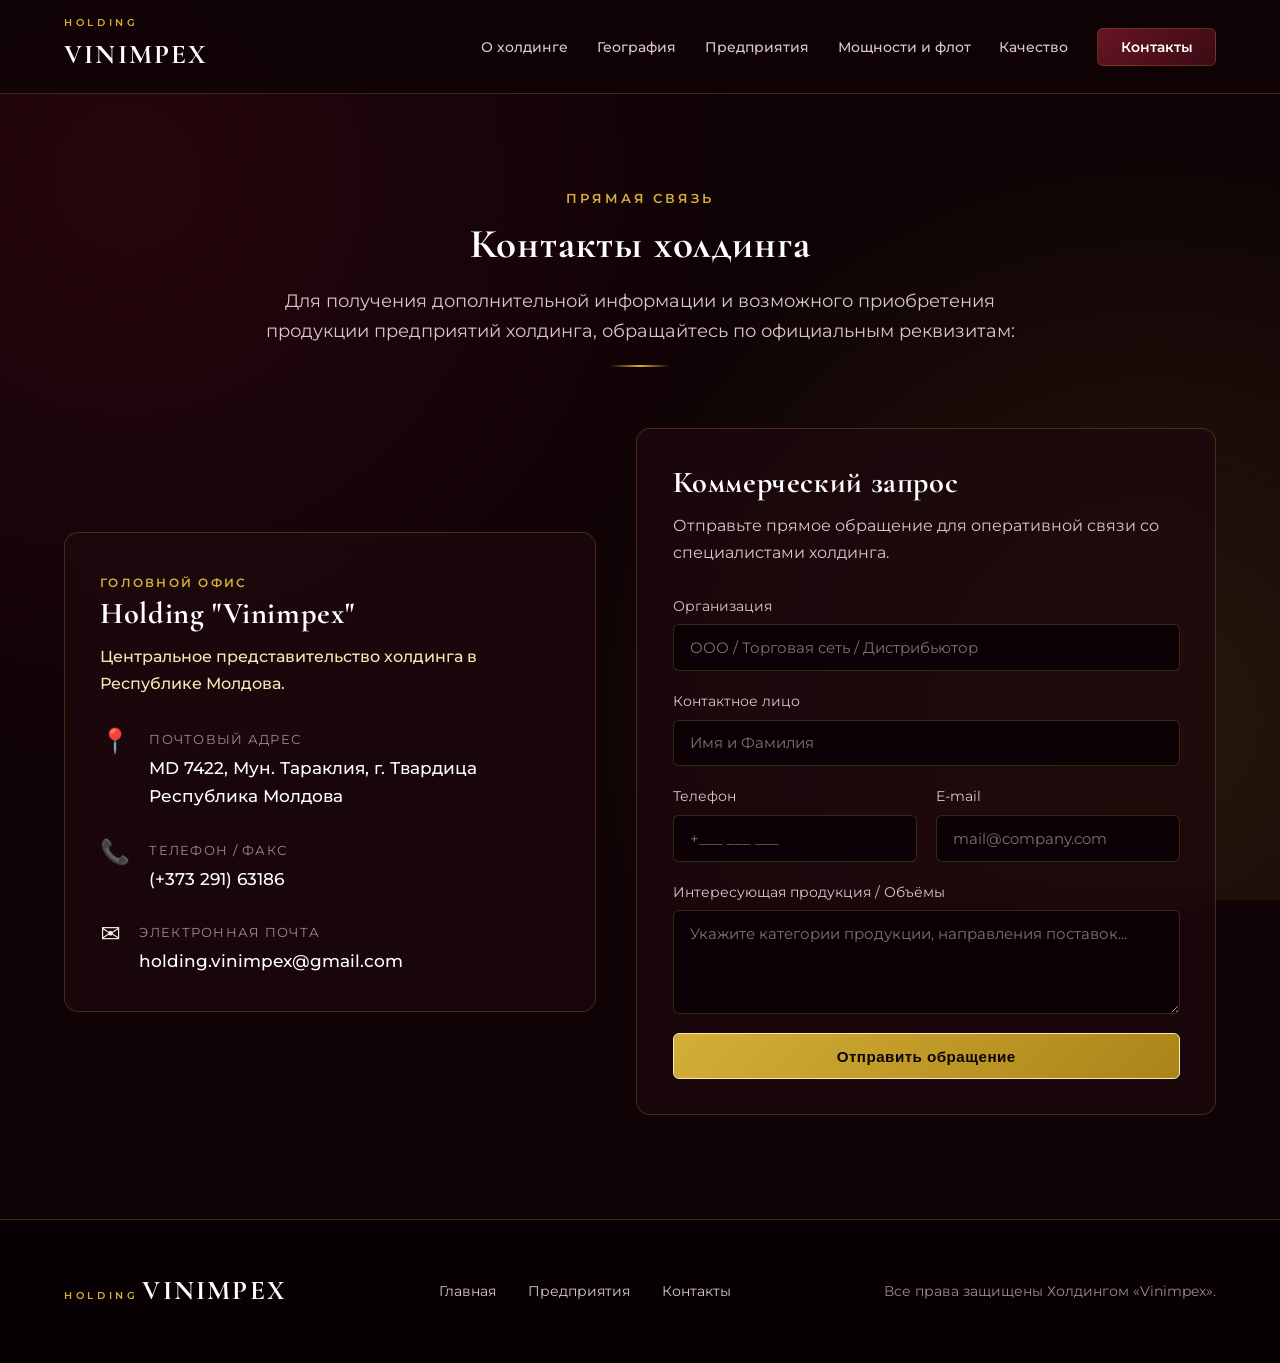
==== contacts.html @ 8bad3ac1 "init" ====
<!DOCTYPE html>
<html lang="ru">
<head>
  <meta charset="UTF-8">
  <meta name="viewport" content="width=device-width, initial-scale=1.0">
  <title>Контакты | Холдинг Vinimpex</title>
  <meta name="description" content="Контактная информация холдинга Vinimpex. Адрес головного представительства в г. Твардица, телефон, факс и электронная почта.">

  <!-- Fonts -->
  <link rel="preconnect" href="https://fonts.googleapis.com">
  <link rel="preconnect" href="https://fonts.gstatic.com" crossorigin>
  <link href="https://fonts.googleapis.com/css2?family=Cormorant+Garamond:wght@600;700&family=Montserrat:wght@300;400;500;600;700&display=swap" rel="stylesheet">

  <link rel="stylesheet" href="style.css">
</head>
<body class="page-contacts">

  <div class="ambient-glow" aria-hidden="true"></div>

  <!-- Header -->
  <header class="site-header" id="site-header">
    <div class="container header-container">
      <a href="index.html" class="brand-logo" aria-label="Vinimpex Главная">
        <span class="logo-small">HOLDING</span>
        <span class="logo-main">VINIMPEX</span>
      </a>

      <button class="nav-toggle" id="nav-toggle" aria-label="Открыть меню">
        <span></span>
        <span></span>
        <span></span>
      </button>

      <nav class="nav-menu" id="nav-menu">
        <ul class="nav-list">
          <li><a href="index.html#about" class="nav-link">О холдинге</a></li>
          <li><a href="index.html#geography" class="nav-link">География</a></li>
          <li><a href="index.html#structure" class="nav-link">Предприятия</a></li>
          <li><a href="index.html#reserves" class="nav-link">Мощности и флот</a></li>
          <li><a href="index.html#standards" class="nav-link">Качество</a></li>
          <li><a href="contacts.html" class="nav-link nav-btn active">Контакты</a></li>
        </ul>
      </nav>
    </div>
  </header>

  <main class="contacts-main">
    <section class="section section-contacts-hero">
      <div class="container">
        <div class="section-header reveal">
          <span class="section-tag">Прямая связь</span>
          <h1 class="section-title">Контакты холдинга</h1>
          <p class="section-lead">Для получения дополнительной информации и возможного приобретения продукции предприятий холдинга, обращайтесь по официальным реквизитам:</p>
          <div class="title-divider"></div>
        </div>

        <div class="grid-2-col contacts-grid">
          <!-- Requisites Card -->
          <div class="contact-card glass-card reveal">
            <span class="company-country">Головной офис</span>
            <h3>Holding "Vinimpex"</h3>
            <p class="contact-desc">Центральное представительство холдинга в Республике Молдова.</p>

            <div class="contact-items-list">
              <div class="contact-item">
                <div class="contact-icon">📍</div>
                <div>
                  <span class="contact-label">Почтовый адрес</span>
                  <p class="contact-value">MD 7422, Мун. Тараклия, г. Твардица<br>Республика Молдова</p>
                </div>
              </div>

              <div class="contact-item">
                <div class="contact-icon">📞</div>
                <div>
                  <span class="contact-label">Телефон / Факс</span>
                  <a href="tel:+37329163186" class="contact-link">(+373 291) 63186</a>
                </div>
              </div>

              <div class="contact-item">
                <div class="contact-icon">✉️</div>
                <div>
                  <span class="contact-label">Электронная почта</span>
                  <a href="mailto:holding.vinimpex@gmail.com" class="contact-link">holding.vinimpex@gmail.com</a>
                </div>
              </div>
            </div>
          </div>

          <!-- Contact Form -->
          <div class="contact-form-card glass-card reveal">
            <h3>Коммерческий запрос</h3>
            <p>Отправьте прямое обращение для оперативной связи со специалистами холдинга.</p>

            <form class="contact-form" onsubmit="event.preventDefault(); alert('Спасибо! Ваше обращение принято.');">
              <div class="form-group">
                <label for="company">Организация</label>
                <input type="text" id="company" name="company" placeholder="ООО / Торговая сеть / Дистрибьютор" required>
              </div>

              <div class="form-group">
                <label for="name">Контактное лицо</label>
                <input type="text" id="name" name="name" placeholder="Имя и Фамилия" required>
              </div>

              <div class="form-row">
                <div class="form-group">
                  <label for="phone">Телефон</label>
                  <input type="tel" id="phone" name="phone" placeholder="+___ ___ ___" required>
                </div>
                <div class="form-group">
                  <label for="email">E-mail</label>
                  <input type="email" id="email" name="email" placeholder="mail@company.com" required>
                </div>
              </div>

              <div class="form-group">
                <label for="message">Интересующая продукция / Объёмы</label>
                <textarea id="message" name="message" rows="4" placeholder="Укажите категории продукции, направления поставок..." required></textarea>
              </div>

              <button type="submit" class="btn btn-primary btn-block">Отправить обращение</button>
            </form>
          </div>
        </div>
      </div>
    </section>
  </main>

  <footer class="site-footer">
    <div class="container footer-container">
      <div class="footer-brand">
        <span class="logo-small">HOLDING</span>
        <span class="logo-main">VINIMPEX</span>
      </div>
      <div class="footer-nav">
        <a href="index.html">Главная</a>
        <a href="index.html#structure">Предприятия</a>
        <a href="contacts.html">Контакты</a>
      </div>
      <div class="footer-copy">
        <p>Все права защищены Холдингом «Vinimpex».</p>
      </div>
    </div>
  </footer>

  <!-- Persistent SVG Back to Top Button -->
  <button id="back-to-top" class="back-to-top" type="button" aria-label="Наверх">
    <svg width="20" height="20" viewBox="0 0 24 24" fill="none" stroke="currentColor" stroke-width="2.5" stroke-linecap="round" stroke-linejoin="round">
      <path d="M18 15l-6-6-6 6"/>
    </svg>
  </button>

  <script src="script.js"></script>
</body>
</html>
---- style.css ----
/* ==========================================================================
   HOLDING VINIMPEX - UNIFIED LUXURY CORPORATE STYLESHEET
   ========================================================================== */

:root {
  /* Wine & Gold Palette */
  --bg-dark: #0f0306;
  --bg-surface: #19060b;
  --bg-card: rgba(30, 8, 14, 0.75);
  --bg-card-hover: rgba(48, 12, 22, 0.92);
  
  --wine-dark: #3a0b14;
  --wine-mid: #681424;
  --wine-bright: #9e1f37;
  
  --gold-primary: #d4af37;
  --gold-light: #f7e8b6;
  --gold-dark: #aa8418;
  
  /* High-contrast readable typography */
  --text-pure: #ffffff;
  --text-main: #f5ede8;
  --text-muted: #d8c7cb;
  --text-dim: #9e898f;
  
  --border-subtle: rgba(212, 175, 55, 0.22);
  --border-glow: rgba(212, 175, 55, 0.55);
  
  --font-serif: 'Cormorant Garamond', Georgia, serif;
  --font-sans: 'Montserrat', system-ui, -apple-system, sans-serif;
  
  --transition: all 0.35s cubic-bezier(0.16, 1, 0.3, 1);
  --container-max: 1180px;
}

/* Base Resets */
*, *::before, *::after {
  box-sizing: border-box;
  margin: 0;
  padding: 0;
}

html {
  scroll-behavior: smooth;
  font-size: 16px;
}

body {
  background-color: var(--bg-dark);
  color: var(--text-main);
  font-family: var(--font-sans);
  line-height: 1.7;
  overflow-x: hidden;
  position: relative;
  -webkit-font-smoothing: antialiased;
}

/* Ambient Subtle Background */
.ambient-glow {
  position: fixed;
  top: 0;
  left: 0;
  width: 100vw;
  height: 100vh;
  pointer-events: none;
  z-index: 0;
  background: 
    radial-gradient(circle at 10% 20%, rgba(110, 20, 38, 0.25) 0%, transparent 45%),
    radial-gradient(circle at 90% 80%, rgba(212, 175, 55, 0.12) 0%, transparent 45%);
}

/* Typography High-Contrast */
h1, h2, h3, h4 {
  font-family: var(--font-serif);
  color: var(--text-pure);
  font-weight: 700;
  line-height: 1.25;
  letter-spacing: 0.02em;
}

p {
  color: var(--text-muted);
  font-size: 1rem;
}

strong {
  color: var(--text-pure);
  font-weight: 600;
}

a {
  color: inherit;
  text-decoration: none;
  transition: var(--transition);
}

.text-gold {
  color: var(--gold-light);
}

.container {
  width: 90%;
  max-width: var(--container-max);
  margin: 0 auto;
  position: relative;
  z-index: 2;
}

/* ==========================================================================
   Header & Navigation
   ========================================================================== */
.site-header {
  position: fixed;
  top: 0;
  left: 0;
  width: 100%;
  background: rgba(15, 3, 6, 0.94);
  backdrop-filter: blur(14px);
  -webkit-backdrop-filter: blur(14px);
  border-bottom: 1px solid var(--border-subtle);
  z-index: 1000;
  transition: var(--transition);
}

.site-header.scrolled {
  padding: 0.35rem 0;
  background: rgba(15, 3, 6, 0.98);
  box-shadow: 0 4px 20px rgba(0, 0, 0, 0.6);
}

.header-container {
  display: flex;
  justify-content: space-between;
  align-items: center;
  padding: 0.9rem 0;
}

.brand-logo {
  display: flex;
  flex-direction: column;
}

.logo-small {
  font-family: var(--font-sans);
  font-size: 0.65rem;
  letter-spacing: 0.35em;
  color: var(--gold-primary);
  font-weight: 600;
}

.logo-main {
  font-family: var(--font-serif);
  font-size: 1.7rem;
  font-weight: 700;
  letter-spacing: 0.08em;
  color: var(--text-pure);
}

.nav-list {
  display: flex;
  list-style: none;
  gap: 1.8rem;
  align-items: center;
}

.nav-link {
  font-size: 0.9rem;
  font-weight: 500;
  color: var(--text-muted);
  position: relative;
  padding: 0.3rem 0;
}

.nav-link:hover, .nav-link.active {
  color: var(--gold-light);
}

.nav-link:not(.nav-btn)::after {
  content: '';
  position: absolute;
  bottom: 0;
  left: 50%;
  width: 0;
  height: 2px;
  background: var(--gold-primary);
  transition: var(--transition);
  transform: translateX(-50%);
}

.nav-link:hover::after, .nav-link.active::after {
  width: 100%;
}

.nav-btn {
  background: linear-gradient(135deg, var(--wine-mid), var(--wine-dark));
  color: #ffffff !important;
  padding: 0.55rem 1.4rem !important;
  border-radius: 6px;
  border: 1px solid var(--border-subtle);
  font-weight: 600;
}

.nav-btn:hover {
  background: linear-gradient(135deg, var(--wine-bright), var(--wine-mid));
  border-color: var(--gold-primary);
  box-shadow: 0 4px 15px rgba(158, 31, 55, 0.45);
}

.nav-toggle {
  display: none;
  background: none;
  border: none;
  cursor: pointer;
  flex-direction: column;
  gap: 5px;
}

.nav-toggle span {
  display: block;
  width: 26px;
  height: 2px;
  background: var(--gold-primary);
  transition: var(--transition);
}

/* ==========================================================================
   Hero Section (Pure CSS Graphics)
   ========================================================================== */
.hero-section {
  position: relative;
  min-height: 94vh;
  display: flex;
  align-items: center;
  justify-content: center;
  padding: 8rem 0 5rem;
  overflow: hidden;
  background:
    radial-gradient(circle at 20% 30%, rgba(212, 175, 55, 0.12) 0%, transparent 50%),
    radial-gradient(circle at 80% 70%, rgba(158, 31, 55, 0.22) 0%, transparent 55%),
    linear-gradient(135deg, #0f0306 0%, #1e060d 35%, #2c0913 70%, #460f1e 100%);
}

.hero-section::before {
  content: "";
  position: absolute;
  inset: 0;
  background-image:
    linear-gradient(to right, rgba(212, 175, 55, 0.05) 1px, transparent 1px),
    linear-gradient(to bottom, rgba(212, 175, 55, 0.05) 1px, transparent 1px);
  background-size: 55px 55px;
  mask-image: radial-gradient(circle at center, black 35%, transparent 85%);
  -webkit-mask-image: radial-gradient(circle at center, black 35%, transparent 85%);
  pointer-events: none;
  z-index: 1;
}

.hero-inner {
  display: grid;
  grid-template-columns: 1.15fr 0.85fr;
  gap: 4rem;
  align-items: center;
  position: relative;
  z-index: 2;
}

.sub-badge {
  display: inline-block;
  padding: 0.4rem 1rem;
  background: rgba(212, 175, 55, 0.12);
  border: 1px solid var(--border-subtle);
  color: var(--gold-light);
  font-size: 0.8rem;
  letter-spacing: 0.14em;
  text-transform: uppercase;
  border-radius: 30px;
  margin-bottom: 1.4rem;
  font-weight: 500;
}

.hero-title {
  font-size: clamp(2.4rem, 4.2vw, 3.8rem);
  line-height: 1.18;
  margin-bottom: 1.2rem;
  color: #ffffff;
}

.hero-tagline {
  font-size: clamp(1.15rem, 1.8vw, 1.4rem);
  font-weight: 500;
  color: var(--gold-light);
  margin-bottom: 1.2rem;
  line-height: 1.4;
}

.hero-subtitle {
  font-size: 1.05rem;
  color: var(--text-muted);
  line-height: 1.7;
  margin-bottom: 2.2rem;
  max-width: 580px;
}

.hero-actions {
  display: flex;
  gap: 1.2rem;
  flex-wrap: wrap;
}

/* Hero Visual Art */
.hero-visual {
  position: relative;
  min-height: 420px;
  display: flex;
  align-items: center;
  justify-content: center;
}

.hero-shape {
  position: absolute;
  border-radius: 50%;
  pointer-events: none;
}

.hero-shape--glow {
  width: 320px;
  height: 320px;
  background: radial-gradient(circle, rgba(158, 31, 55, 0.35) 0%, rgba(212, 175, 55, 0.15) 50%, transparent 70%);
  animation: heroPulse 7s ease-in-out infinite;
}

.hero-shape--ring-lg {
  width: 360px;
  height: 360px;
  border: 1px dashed rgba(212, 175, 55, 0.32);
  animation: heroSpin 60s linear infinite;
}

.hero-shape--ring-md {
  width: 250px;
  height: 250px;
  border: 1.5px solid rgba(212, 175, 55, 0.22);
  animation: heroSpin 35s linear infinite reverse;
}

.hero-shape--ring-sm {
  width: 140px;
  height: 140px;
  border: 1px solid rgba(158, 31, 55, 0.4);
  animation: heroSpin 22s linear infinite;
}

.hero-shape--dot {
  width: 48px;
  height: 48px;
  background: rgba(212, 175, 55, 0.18);
  top: 30px;
  right: 40px;
  animation: heroPulse 5s ease-in-out 1s infinite;
}

@keyframes heroSpin {
  from { transform: rotate(0deg); }
  to { transform: rotate(360deg); }
}

@keyframes heroPulse {
  0%, 100% { transform: scale(1); opacity: 0.8; }
  50% { transform: scale(1.08); opacity: 1; }
}

.hero-badge-card {
  position: relative;
  z-index: 2;
  background: rgba(25, 6, 11, 0.82);
  backdrop-filter: blur(14px);
  -webkit-backdrop-filter: blur(14px);
  border: 1px solid var(--border-glow);
  border-radius: 18px;
  padding: 2.2rem 2.4rem;
  text-align: center;
  box-shadow: 0 20px 45px rgba(0, 0, 0, 0.6), 0 0 30px rgba(212, 175, 55, 0.1);
  max-width: 290px;
}

.badge-emblem {
  font-family: var(--font-serif);
  font-size: 2.6rem;
  font-weight: 700;
  color: var(--gold-light);
  line-height: 1;
  margin-bottom: 0.4rem;
  letter-spacing: 0.05em;
}

.badge-title {
  font-family: var(--font-sans);
  font-size: 0.95rem;
  font-weight: 700;
  letter-spacing: 0.2em;
  color: #ffffff;
  margin-bottom: 0.2rem;
}

.badge-subtitle {
  font-size: 0.75rem;
  color: var(--text-dim);
  text-transform: uppercase;
  letter-spacing: 0.1em;
  margin-bottom: 1.4rem;
}

.badge-metrics {
  display: flex;
  flex-direction: column;
  gap: 0.6rem;
}

.metric-chip {
  display: inline-block;
  padding: 0.45rem 0.8rem;
  background: rgba(212, 175, 55, 0.1);
  border: 1px solid var(--border-subtle);
  border-radius: 6px;
  font-size: 0.78rem;
  font-weight: 600;
  color: var(--gold-light);
}

/* ==========================================================================
   Buttons
   ========================================================================== */
.btn {
  display: inline-flex;
  align-items: center;
  justify-content: center;
  padding: 0.85rem 2rem;
  border-radius: 6px;
  font-weight: 600;
  font-size: 0.95rem;
  letter-spacing: 0.03em;
  cursor: pointer;
  transition: var(--transition);
  text-decoration: none;
}

.btn-primary {
  background: linear-gradient(135deg, var(--gold-primary), var(--gold-dark));
  color: #0f0306;
  border: 1px solid var(--gold-light);
}

.btn-primary:hover {
  background: linear-gradient(135deg, var(--gold-light), var(--gold-primary));
  box-shadow: 0 6px 25px rgba(212, 175, 55, 0.4);
  transform: translateY(-2px);
}

.btn-outline {
  background: rgba(255, 255, 255, 0.04);
  color: #ffffff;
  border: 1px solid rgba(255, 255, 255, 0.3);
}

.btn-outline:hover {
  background: rgba(255, 255, 255, 0.1);
  border-color: var(--gold-primary);
  color: var(--gold-light);
  transform: translateY(-2px);
}

/* ==========================================================================
   Sections Common
   ========================================================================== */
.section {
  padding: 6.5rem 0;
  position: relative;
  z-index: 2;
}

.section-header {
  text-align: center;
  max-width: 760px;
  margin: 0 auto 3.8rem;
}

.section-tag {
  display: inline-block;
  color: var(--gold-primary);
  font-size: 0.82rem;
  letter-spacing: 0.22em;
  text-transform: uppercase;
  font-weight: 600;
  margin-bottom: 0.6rem;
}

.section-title {
  font-size: clamp(2rem, 3.2vw, 2.9rem);
  margin-bottom: 1rem;
}

.section-lead {
  font-size: 1.1rem;
  color: var(--text-muted);
}

.title-divider {
  width: 60px;
  height: 2px;
  background: linear-gradient(90deg, transparent, var(--gold-primary), transparent);
  margin: 1.2rem auto 0;
}

.grid-2-col {
  display: grid;
  grid-template-columns: 1fr 1fr;
  gap: 2.5rem;
  align-items: center;
}

/* Glassmorphism Cards */
.glass-card {
  background: var(--bg-card);
  backdrop-filter: blur(12px);
  -webkit-backdrop-filter: blur(12px);
  border: 1px solid var(--border-subtle);
  border-radius: 14px;
  padding: 2.2rem;
  transition: var(--transition);
  position: relative;
}

.glass-card:hover {
  background: var(--bg-card-hover);
  border-color: var(--border-glow);
  transform: translateY(-4px);
  box-shadow: 0 14px 35px rgba(0, 0, 0, 0.55), 0 0 20px rgba(212, 175, 55, 0.08);
}

/* ==========================================================================
   Section 2: About (Updated Pillar Card without image)
   ========================================================================== */
.about-card-featured {
  display: flex;
  flex-direction: column;
  justify-content: space-between;
  padding: 2.8rem 2.4rem;
  background: linear-gradient(145deg, rgba(45, 12, 22, 0.85) 0%, rgba(20, 5, 9, 0.9) 100%);
  border-left: 3px solid var(--gold-primary);
  min-height: 100%;
}

.card-pillar-header {
  margin-bottom: 1.5rem;
}

.pillar-tag {
  font-size: 0.75rem;
  letter-spacing: 0.2em;
  color: var(--gold-primary);
  font-weight: 700;
  text-transform: uppercase;
  display: block;
  margin-bottom: 0.8rem;
}

.pillar-title {
  font-size: 2.1rem;
  color: #ffffff;
  line-height: 1.25;
}

.pillar-line {
  width: 45px;
  height: 2px;
  background: var(--gold-primary);
  margin-top: 1.2rem;
}

.pillar-content p {
  margin-bottom: 1.2rem;
  font-size: 1.05rem;
  line-height: 1.75;
}

.pillar-content p:last-child {
  margin-bottom: 0;
}

.pillar-highlights {
  display: flex;
  flex-wrap: wrap;
  gap: 0.75rem;
  margin-top: 2rem;
  padding-top: 1.8rem;
  border-top: 1px solid var(--border-subtle);
}

.highlight-chip {
  display: inline-block;
  padding: 0.4rem 0.9rem;
  background: rgba(212, 175, 55, 0.1);
  border: 1px solid var(--border-subtle);
  border-radius: 20px;
  font-size: 0.82rem;
  font-weight: 600;
  color: var(--gold-light);
}

.features-column {
  display: flex;
  flex-direction: column;
  gap: 1.5rem;
}

.feature-item {
  display: flex;
  gap: 1.5rem;
  align-items: flex-start;
  padding: 1.6rem;
}

.feature-icon {
  font-family: var(--font-serif);
  font-size: 1.8rem;
  font-weight: 700;
  color: var(--gold-primary);
  line-height: 1;
}

.feature-item h4 {
  font-size: 1.3rem;
  margin-bottom: 0.4rem;
}

/* ==========================================================================
   Section 3: Geography
   ========================================================================== */
.geography-grid {
  display: grid;
  grid-template-columns: repeat(auto-fit, minmax(220px, 1fr));
  gap: 1.2rem;
}

.geo-badge {
  display: flex;
  align-items: center;
  gap: 0.9rem;
  padding: 1.3rem 1.6rem;
  font-weight: 500;
  font-size: 1.05rem;
  color: #ffffff;
}

.geo-dot {
  width: 10px;
  height: 10px;
  border-radius: 50%;
  background: var(--gold-primary);
  box-shadow: 0 0 10px var(--gold-primary);
}

/* ==========================================================================
   Section 4: Structure
   ========================================================================== */
.structure-grid {
  display: grid;
  grid-template-columns: repeat(auto-fit, minmax(320px, 1fr));
  gap: 1.8rem;
}

.company-card {
  display: flex;
  flex-direction: column;
  justify-content: flex-start;
}

.company-country {
  font-size: 0.78rem;
  letter-spacing: 0.18em;
  text-transform: uppercase;
  color: var(--gold-primary);
  font-weight: 600;
  margin-bottom: 0.8rem;
}

.company-name {
  font-size: 1.45rem;
  margin-bottom: 0.8rem;
  color: #ffffff;
}

.company-desc {
  font-size: 0.95rem;
}

/* ==========================================================================
   Section 5: Reserves & Fleet
   ========================================================================== */
.reserves-banner {
  display: grid;
  grid-template-columns: 1.35fr 1fr;
  gap: 3rem;
  align-items: center;
  margin-bottom: 3rem;
  background: linear-gradient(135deg, rgba(58, 11, 20, 0.5), rgba(15, 3, 6, 0.8));
  border-left: 4px solid var(--gold-primary);
}

.reserves-content h2 {
  font-size: 2.1rem;
  margin-bottom: 1.2rem;
}

.reserves-numbers {
  display: flex;
  flex-direction: column;
  gap: 1.5rem;
}

.stat-box {
  background: rgba(10, 2, 4, 0.6);
  border: 1px solid var(--border-subtle);
  border-radius: 8px;
  padding: 1.5rem;
}

.stat-value {
  display: block;
  font-family: var(--font-serif);
  font-size: 2.4rem;
  font-weight: 700;
  color: var(--gold-light);
  line-height: 1;
  margin-bottom: 0.4rem;
}

.stat-label {
  font-size: 0.88rem;
  color: var(--text-muted);
}

.logistics-grid {
  align-items: stretch;
}

.logistics-image {
  padding: 0;
  overflow: hidden;
  position: relative;
  min-height: 280px;
}

.card-photo {
  width: 100%;
  height: 100%;
  object-fit: cover;
  transition: transform 0.6s ease;
}

.logistics-image.no-img .card-photo {
  display: none;
}

.card-photo-fallback {
  display: none;
  width: 100%;
  height: 100%;
  min-height: 280px;
  align-items: center;
  justify-content: center;
  color: var(--gold-light);
  font-family: var(--font-serif);
  font-size: 1.3rem;
  background: radial-gradient(circle, var(--wine-mid), var(--wine-dark));
}

.logistics-image.no-img .card-photo-fallback {
  display: flex;
}

.logistics-info {
  display: flex;
  flex-direction: column;
  justify-content: center;
}

.logistics-info h3 {
  font-size: 1.8rem;
  margin-bottom: 1.2rem;
}

.fleet-badge {
  display: flex;
  align-items: center;
  gap: 1.2rem;
  margin-top: 1.5rem;
  padding-top: 1.5rem;
  border-top: 1px solid var(--border-subtle);
}

.fleet-count {
  font-family: var(--font-serif);
  font-size: 2.6rem;
  font-weight: 700;
  color: var(--gold-primary);
  line-height: 1;
}

/* ==========================================================================
   Section 6: Standards & Design
   ========================================================================== */
.standards-grid {
  align-items: stretch;
}

.standard-card {
  padding: 3rem 2.5rem;
}

.card-icon-emblem {
  font-family: var(--font-serif);
  font-size: 1.15rem;
  font-weight: 700;
  letter-spacing: 0.16em;
  color: var(--gold-primary);
  display: inline-block;
  padding: 0.4rem 0.9rem;
  border: 1px solid var(--gold-primary);
  border-radius: 4px;
  margin-bottom: 1.5rem;
}

.standard-card h3 {
  font-size: 1.7rem;
  margin-bottom: 1rem;
}

/* CTA Banner */
.cta-banner {
  text-align: center;
  padding: 4.5rem 2rem;
  background: radial-gradient(circle at center, rgba(110, 20, 38, 0.4) 0%, rgba(20, 5, 9, 0.85) 100%);
  border: 1px solid var(--border-glow);
}

.cta-banner h2 {
  font-size: 2.4rem;
  margin-bottom: 1rem;
}

.cta-banner p {
  max-width: 620px;
  margin: 0 auto 2.2rem;
  font-size: 1.1rem;
}

/* ==========================================================================
   Contacts Page
   ========================================================================== */
.contacts-main {
  padding-top: 5rem;
  min-height: 80vh;
}

.contact-card h3, .contact-form-card h3 {
  font-size: 1.9rem;
  margin-bottom: 0.6rem;
}

.contact-desc {
  margin-bottom: 2rem;
  color: var(--gold-light);
  font-weight: 500;
}

.contact-items-list {
  display: flex;
  flex-direction: column;
  gap: 1.8rem;
}

.contact-item {
  display: flex;
  gap: 1.2rem;
  align-items: flex-start;
}

.contact-icon {
  font-size: 1.5rem;
  line-height: 1;
}

.contact-label {
  display: block;
  font-size: 0.8rem;
  text-transform: uppercase;
  letter-spacing: 0.1em;
  color: var(--text-dim);
  margin-bottom: 0.2rem;
}

.contact-value, .contact-link {
  color: #ffffff;
  font-size: 1.05rem;
  font-weight: 500;
}

.contact-link:hover {
  color: var(--gold-primary);
}

.contact-form {
  margin-top: 1.8rem;
  display: flex;
  flex-direction: column;
  gap: 1.2rem;
}

.form-group {
  display: flex;
  flex-direction: column;
  gap: 0.4rem;
}

.form-row {
  display: grid;
  grid-template-columns: 1fr 1fr;
  gap: 1.2rem;
}

.contact-form label {
  font-size: 0.85rem;
  color: var(--text-muted);
}

.contact-form input,
.contact-form textarea {
  background: rgba(10, 2, 4, 0.85);
  border: 1px solid var(--border-subtle);
  border-radius: 6px;
  padding: 0.8rem 1rem;
  color: #ffffff;
  font-family: var(--font-sans);
  font-size: 0.95rem;
  transition: var(--transition);
}

.contact-form input:focus,
.contact-form textarea:focus {
  outline: none;
  border-color: var(--gold-primary);
  box-shadow: 0 0 12px rgba(212, 175, 55, 0.25);
}

.btn-block {
  width: 100%;
}

/* ==========================================================================
   Footer
   ========================================================================== */
.site-footer {
  background: #080103;
  border-top: 1px solid var(--border-subtle);
  padding: 3rem 0;
  position: relative;
  z-index: 2;
}

.footer-container {
  display: flex;
  justify-content: space-between;
  align-items: center;
  flex-wrap: wrap;
  gap: 1.5rem;
}

.footer-nav {
  display: flex;
  gap: 2rem;
}

.footer-nav a {
  font-size: 0.9rem;
  color: var(--text-muted);
}

.footer-nav a:hover {
  color: var(--gold-primary);
}

.footer-copy p {
  font-size: 0.85rem;
  color: var(--text-dim);
}

/* ==========================================================================
   Scroll-to-top button (Persistent & Prominent)
   ========================================================================== */
.back-to-top {
  position: fixed;
  bottom: 2rem;
  right: 2rem;
  width: 50px;
  height: 50px;
  background: var(--wine-mid);
  color: var(--gold-light);
  border: 1px solid var(--border-glow);
  border-radius: 50%;
  cursor: pointer;
  z-index: 9999;
  opacity: 0;
  visibility: hidden;
  pointer-events: none;
  transform: translateY(16px);
  transition: opacity 0.3s ease, visibility 0.3s ease, transform 0.3s ease, background 0.25s ease;
  display: flex;
  align-items: center;
  justify-content: center;
  box-shadow: 0 8px 25px rgba(0, 0, 0, 0.6), 0 0 15px rgba(212, 175, 55, 0.2);
}

.back-to-top svg {
  display: block;
  stroke: var(--gold-light);
  transition: transform 0.2s ease, stroke 0.2s ease;
}

.back-to-top.visible {
  opacity: 1;
  visibility: visible;
  pointer-events: auto;
  transform: translateY(0);
}

.back-to-top:hover {
  background: var(--gold-primary);
  border-color: var(--gold-light);
  transform: translateY(-4px);
  box-shadow: 0 12px 30px rgba(0, 0, 0, 0.7), 0 0 20px rgba(212, 175, 55, 0.4);
}

.back-to-top:hover svg {
  stroke: #0f0306;
}

/* ==========================================================================
   Progressive Scroll Reveal
   ========================================================================== */
.reveal {
  opacity: 1;
  transform: none;
}

body.has-animations .reveal {
  opacity: 0;
  transform: translateY(24px);
  transition: opacity 0.7s cubic-bezier(0.16, 1, 0.3, 1), transform 0.7s cubic-bezier(0.16, 1, 0.3, 1);
}

body.has-animations .reveal.active {
  opacity: 1;
  transform: translateY(0);
}

/* ==========================================================================
   Responsive
   ========================================================================== */
@media (max-width: 960px) {
  .hero-inner {
    grid-template-columns: 1fr;
    text-align: center;
    gap: 3rem;
  }

  .hero-subtitle {
    margin-left: auto;
    margin-right: auto;
  }

  .hero-actions {
    justify-content: center;
  }

  .hero-visual {
    display: none;
  }

  .grid-2-col, .reserves-banner {
    grid-template-columns: 1fr;
  }
  
  .nav-toggle {
    display: flex;
  }
  
  .nav-menu {
    position: fixed;
    top: 70px;
    left: 0;
    width: 100%;
    background: rgba(15, 3, 6, 0.98);
    backdrop-filter: blur(20px);
    border-bottom: 1px solid var(--border-subtle);
    padding: 2rem 0;
    transform: translateY(-150%);
    transition: var(--transition);
  }
  
  .nav-menu.active {
    transform: translateY(0);
  }
  
  .nav-list {
    flex-direction: column;
    gap: 1.2rem;
  }
}

@media (max-width: 600px) {
  .form-row {
    grid-template-columns: 1fr;
  }
  
  .footer-container {
    flex-direction: column;
    text-align: center;
  }

  .back-to-top {
    bottom: 1.2rem;
    right: 1.2rem;
    width: 44px;
    height: 44px;
  }
}
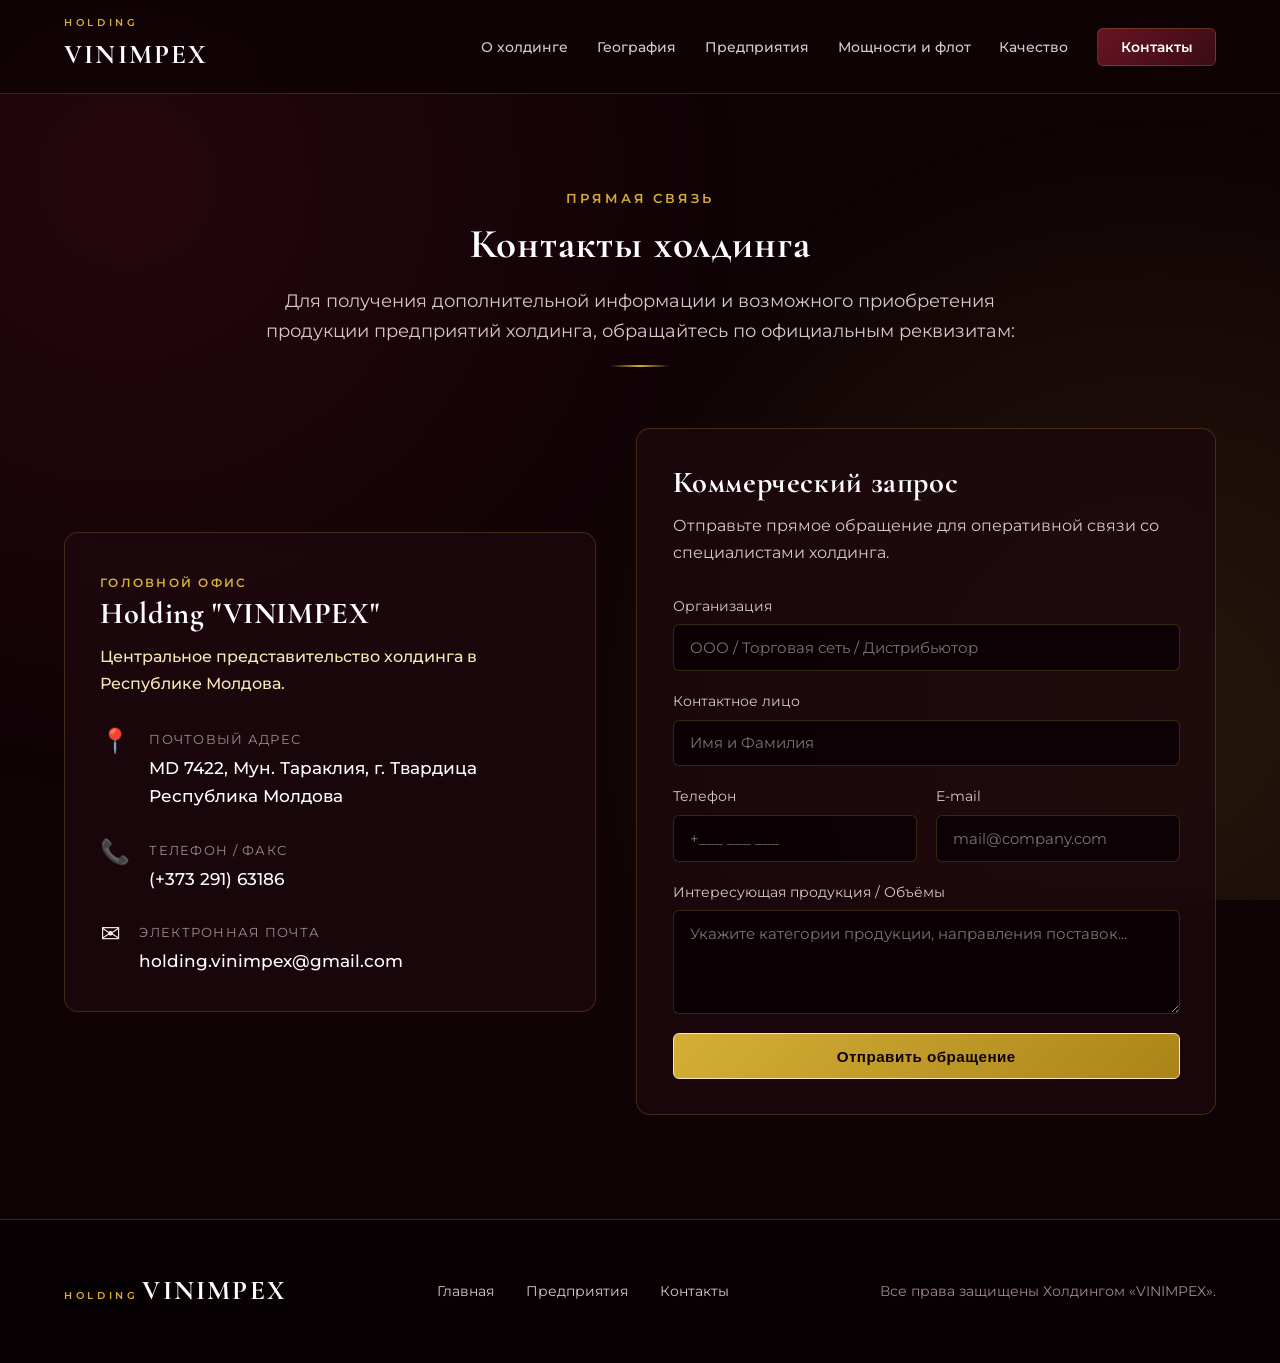
==== commit 0a910c23: "update" ====
--- a/contacts.html
+++ b/contacts.html
@@ -1,157 +1,269 @@
-<!DOCTYPE html>
+<!doctype html>
 <html lang="ru">
-<head>
-  <meta charset="UTF-8">
-  <meta name="viewport" content="width=device-width, initial-scale=1.0">
-  <title>Контакты | Холдинг Vinimpex</title>
-  <meta name="description" content="Контактная информация холдинга Vinimpex. Адрес головного представительства в г. Твардица, телефон, факс и электронная почта.">
-
-  <!-- Fonts -->
-  <link rel="preconnect" href="https://fonts.googleapis.com">
-  <link rel="preconnect" href="https://fonts.gstatic.com" crossorigin>
-  <link href="https://fonts.googleapis.com/css2?family=Cormorant+Garamond:wght@600;700&family=Montserrat:wght@300;400;500;600;700&display=swap" rel="stylesheet">
-
-  <link rel="stylesheet" href="style.css">
-</head>
-<body class="page-contacts">
-
-  <div class="ambient-glow" aria-hidden="true"></div>
-
-  <!-- Header -->
-  <header class="site-header" id="site-header">
-    <div class="container header-container">
-      <a href="index.html" class="brand-logo" aria-label="Vinimpex Главная">
-        <span class="logo-small">HOLDING</span>
-        <span class="logo-main">VINIMPEX</span>
-      </a>
-
-      <button class="nav-toggle" id="nav-toggle" aria-label="Открыть меню">
-        <span></span>
-        <span></span>
-        <span></span>
-      </button>
-
-      <nav class="nav-menu" id="nav-menu">
-        <ul class="nav-list">
-          <li><a href="index.html#about" class="nav-link">О холдинге</a></li>
-          <li><a href="index.html#geography" class="nav-link">География</a></li>
-          <li><a href="index.html#structure" class="nav-link">Предприятия</a></li>
-          <li><a href="index.html#reserves" class="nav-link">Мощности и флот</a></li>
-          <li><a href="index.html#standards" class="nav-link">Качество</a></li>
-          <li><a href="contacts.html" class="nav-link nav-btn active">Контакты</a></li>
-        </ul>
-      </nav>
-    </div>
-  </header>
-
-  <main class="contacts-main">
-    <section class="section section-contacts-hero">
-      <div class="container">
-        <div class="section-header reveal">
-          <span class="section-tag">Прямая связь</span>
-          <h1 class="section-title">Контакты холдинга</h1>
-          <p class="section-lead">Для получения дополнительной информации и возможного приобретения продукции предприятий холдинга, обращайтесь по официальным реквизитам:</p>
-          <div class="title-divider"></div>
-        </div>
-
-        <div class="grid-2-col contacts-grid">
-          <!-- Requisites Card -->
-          <div class="contact-card glass-card reveal">
-            <span class="company-country">Головной офис</span>
-            <h3>Holding "Vinimpex"</h3>
-            <p class="contact-desc">Центральное представительство холдинга в Республике Молдова.</p>
-
-            <div class="contact-items-list">
-              <div class="contact-item">
-                <div class="contact-icon">📍</div>
-                <div>
-                  <span class="contact-label">Почтовый адрес</span>
-                  <p class="contact-value">MD 7422, Мун. Тараклия, г. Твардица<br>Республика Молдова</p>
-                </div>
-              </div>
-
-              <div class="contact-item">
-                <div class="contact-icon">📞</div>
-                <div>
-                  <span class="contact-label">Телефон / Факс</span>
-                  <a href="tel:+37329163186" class="contact-link">(+373 291) 63186</a>
-                </div>
-              </div>
-
-              <div class="contact-item">
-                <div class="contact-icon">✉️</div>
-                <div>
-                  <span class="contact-label">Электронная почта</span>
-                  <a href="mailto:holding.vinimpex@gmail.com" class="contact-link">holding.vinimpex@gmail.com</a>
+  <head>
+    <meta charset="UTF-8" />
+    <meta name="viewport" content="width=device-width, initial-scale=1.0" />
+    <title>Контакты | Холдинг VINIMPEX</title>
+    <meta
+      name="description"
+      content="Контактная информация холдинга VINIMPEX. Адрес головного представительства в г. Твардица, телефон, факс и электронная почта."
+    />
+
+    <!-- Fonts -->
+    <link rel="preconnect" href="https://fonts.googleapis.com" />
+    <link rel="preconnect" href="https://fonts.gstatic.com" crossorigin />
+    <link
+      href="https://fonts.googleapis.com/css2?family=Cormorant+Garamond:wght@600;700&family=Montserrat:wght@300;400;500;600;700&display=swap"
+      rel="stylesheet"
+    />
+
+    <link rel="stylesheet" href="style.css" />
+  </head>
+  <body class="page-contacts">
+    <div class="ambient-glow" aria-hidden="true"></div>
+
+    <!-- Header -->
+    <header class="site-header" id="site-header">
+      <div class="container header-container">
+        <a href="index.html" class="brand-logo" aria-label="VINIMPEX Главная">
+          <span class="logo-small">HOLDING</span>
+          <span class="logo-main">VINIMPEX</span>
+        </a>
+
+        <button class="nav-toggle" id="nav-toggle" aria-label="Открыть меню">
+          <span></span>
+          <span></span>
+          <span></span>
+        </button>
+
+        <nav class="nav-menu" id="nav-menu">
+          <ul class="nav-list">
+            <li><a href="index.html#about" class="nav-link">О холдинге</a></li>
+            <li>
+              <a href="index.html#geography" class="nav-link">География</a>
+            </li>
+            <li>
+              <a href="index.html#structure" class="nav-link">Предприятия</a>
+            </li>
+            <li>
+              <a href="index.html#reserves" class="nav-link">Мощности и флот</a>
+            </li>
+            <li>
+              <a href="index.html#standards" class="nav-link">Качество</a>
+            </li>
+            <li>
+              <a href="contacts.html" class="nav-link nav-btn active"
+                >Контакты</a
+              >
+            </li>
+          </ul>
+        </nav>
+      </div>
+    </header>
+
+    <main class="contacts-main">
+      <section class="section section-contacts-hero">
+        <div class="container">
+          <div class="section-header reveal">
+            <span class="section-tag">Прямая связь</span>
+            <h1 class="section-title">Контакты холдинга</h1>
+            <p class="section-lead">
+              Для получения дополнительной информации и возможного приобретения
+              продукции предприятий холдинга, обращайтесь по официальным
+              реквизитам:
+            </p>
+            <div class="title-divider"></div>
+          </div>
+
+          <div class="grid-2-col contacts-grid">
+            <!-- Requisites Card -->
+            <div class="contact-card glass-card reveal">
+              <span class="company-country">Головной офис</span>
+              <h3>Holding "VINIMPEX"</h3>
+              <p class="contact-desc">
+                Центральное представительство холдинга в Республике Молдова.
+              </p>
+
+              <div class="contact-items-list">
+                <div class="contact-item">
+                  <div class="contact-icon">📍</div>
+                  <div>
+                    <span class="contact-label">Почтовый адрес</span>
+                    <p class="contact-value">
+                      MD 7422, Мун. Тараклия, г. Твардица<br />Республика
+                      Молдова
+                    </p>
+                  </div>
+                </div>
+
+                <div class="contact-item">
+                  <div class="contact-icon">📞</div>
+                  <div>
+                    <span class="contact-label">Телефон / Факс</span>
+                    <a href="tel:+37329163186" class="contact-link"
+                      >(+373 291) 63186</a
+                    >
+                  </div>
+                </div>
+
+                <div class="contact-item">
+                  <div class="contact-icon">✉️</div>
+                  <div>
+                    <span class="contact-label">Электронная почта</span>
+                    <a
+                      href="mailto:holding.vinimpex@gmail.com"
+                      class="contact-link"
+                      >holding.vinimpex@gmail.com</a
+                    >
+                  </div>
                 </div>
               </div>
             </div>
+
+            <!-- Contact Form -->
+            <div class="contact-form-card glass-card reveal">
+              <h3>Коммерческий запрос</h3>
+              <p>
+                Отправьте прямое обращение для оперативной связи со
+                специалистами холдинга.
+              </p>
+
+              <form
+                action="https://api.web3forms.com/submit"
+                method="POST"
+                class="contact-form"
+              >
+                <!-- Your Web3Forms Access Key (Safe in public HTML) -->
+                <input
+                  type="hidden"
+                  name="access_key"
+                  value="69d021c1-9744-4717-9092-5dd2409608f0"
+                />
+
+                <!-- Honeypot field for spam prevention (Hidden from real users) -->
+                <input
+                  type="checkbox"
+                  name="botcheck"
+                  class="hidden"
+                  style="display: none"
+                />
+
+                <!-- Optional customization -->
+                <input
+                  type="hidden"
+                  name="subject"
+                  value="Новое обращение с сайта Holding Vinimpex"
+                />
+                <input
+                  type="hidden"
+                  name="from_name"
+                  value="Холдинг Vinimpex"
+                />
+
+                <div class="form-group">
+                  <label for="company">Организация</label>
+                  <input
+                    type="text"
+                    id="company"
+                    name="company"
+                    placeholder="ООО / Торговая сеть / Дистрибьютор"
+                    required
+                  />
+                </div>
+
+                <div class="form-group">
+                  <label for="name">Контактное лицо</label>
+                  <input
+                    type="text"
+                    id="name"
+                    name="name"
+                    placeholder="Имя и Фамилия"
+                    required
+                  />
+                </div>
+
+                <div class="form-row">
+                  <div class="form-group">
+                    <label for="phone">Телефон</label>
+                    <input
+                      type="tel"
+                      id="phone"
+                      name="phone"
+                      placeholder="+___ ___ ___"
+                      required
+                    />
+                  </div>
+                  <div class="form-group">
+                    <label for="email">E-mail</label>
+                    <input
+                      type="email"
+                      id="email"
+                      name="email"
+                      placeholder="mail@company.com"
+                      required
+                    />
+                  </div>
+                </div>
+
+                <div class="form-group">
+                  <label for="message">Интересующая продукция / Объёмы</label>
+                  <textarea
+                    id="message"
+                    name="message"
+                    rows="4"
+                    placeholder="Укажите категории продукции, направления поставок..."
+                    required
+                  ></textarea>
+                </div>
+
+                <button type="submit" class="btn btn-primary btn-block">
+                  Отправить обращение
+                </button>
+              </form>
+            </div>
           </div>
-
-          <!-- Contact Form -->
-          <div class="contact-form-card glass-card reveal">
-            <h3>Коммерческий запрос</h3>
-            <p>Отправьте прямое обращение для оперативной связи со специалистами холдинга.</p>
-
-            <form class="contact-form" onsubmit="event.preventDefault(); alert('Спасибо! Ваше обращение принято.');">
-              <div class="form-group">
-                <label for="company">Организация</label>
-                <input type="text" id="company" name="company" placeholder="ООО / Торговая сеть / Дистрибьютор" required>
-              </div>
-
-              <div class="form-group">
-                <label for="name">Контактное лицо</label>
-                <input type="text" id="name" name="name" placeholder="Имя и Фамилия" required>
-              </div>
-
-              <div class="form-row">
-                <div class="form-group">
-                  <label for="phone">Телефон</label>
-                  <input type="tel" id="phone" name="phone" placeholder="+___ ___ ___" required>
-                </div>
-                <div class="form-group">
-                  <label for="email">E-mail</label>
-                  <input type="email" id="email" name="email" placeholder="mail@company.com" required>
-                </div>
-              </div>
-
-              <div class="form-group">
-                <label for="message">Интересующая продукция / Объёмы</label>
-                <textarea id="message" name="message" rows="4" placeholder="Укажите категории продукции, направления поставок..." required></textarea>
-              </div>
-
-              <button type="submit" class="btn btn-primary btn-block">Отправить обращение</button>
-            </form>
-          </div>
+        </div>
+      </section>
+    </main>
+
+    <footer class="site-footer">
+      <div class="container footer-container">
+        <div class="footer-brand">
+          <span class="logo-small">HOLDING</span>
+          <span class="logo-main">VINIMPEX</span>
+        </div>
+        <div class="footer-nav">
+          <a href="index.html">Главная</a>
+          <a href="index.html#structure">Предприятия</a>
+          <a href="contacts.html">Контакты</a>
+        </div>
+        <div class="footer-copy">
+          <p>Все права защищены Холдингом «VINIMPEX».</p>
         </div>
       </div>
-    </section>
-  </main>
-
-  <footer class="site-footer">
-    <div class="container footer-container">
-      <div class="footer-brand">
-        <span class="logo-small">HOLDING</span>
-        <span class="logo-main">VINIMPEX</span>
-      </div>
-      <div class="footer-nav">
-        <a href="index.html">Главная</a>
-        <a href="index.html#structure">Предприятия</a>
-        <a href="contacts.html">Контакты</a>
-      </div>
-      <div class="footer-copy">
-        <p>Все права защищены Холдингом «Vinimpex».</p>
-      </div>
-    </div>
-  </footer>
-
-  <!-- Persistent SVG Back to Top Button -->
-  <button id="back-to-top" class="back-to-top" type="button" aria-label="Наверх">
-    <svg width="20" height="20" viewBox="0 0 24 24" fill="none" stroke="currentColor" stroke-width="2.5" stroke-linecap="round" stroke-linejoin="round">
-      <path d="M18 15l-6-6-6 6"/>
-    </svg>
-  </button>
-
-  <script src="script.js"></script>
-</body>
-</html>+    </footer>
+
+    <!-- Persistent SVG Back to Top Button -->
+    <button
+      id="back-to-top"
+      class="back-to-top"
+      type="button"
+      aria-label="Наверх"
+    >
+      <svg
+        width="20"
+        height="20"
+        viewBox="0 0 24 24"
+        fill="none"
+        stroke="currentColor"
+        stroke-width="2.5"
+        stroke-linecap="round"
+        stroke-linejoin="round"
+      >
+        <path d="M18 15l-6-6-6 6" />
+      </svg>
+    </button>
+
+    <script src="script.js"></script>
+  </body>
+</html>
--- a/style.css
+++ b/style.css
@@ -1045,6 +1045,83 @@
 }
 
 /* ==========================================================================
+   Thank You Page Styles
+   ========================================================================== */
+.thank-you-main {
+  min-height: 85vh;
+  display: flex;
+  align-items: center;
+  padding-top: 5rem;
+}
+
+.section-thank-you {
+  width: 100%;
+}
+
+.thank-you-card {
+  max-width: 720px;
+  margin: 0 auto;
+  text-align: center;
+  padding: 4rem 3rem;
+  border: 1px solid var(--border-glow);
+  box-shadow: 0 20px 50px rgba(0, 0, 0, 0.6), 0 0 30px rgba(212, 175, 55, 0.12);
+}
+
+.thank-you-icon-wrapper {
+  width: 80px;
+  height: 80px;
+  margin: 0 auto 1.8rem;
+  border-radius: 50%;
+  background: rgba(212, 175, 55, 0.1);
+  border: 2px solid var(--gold-primary);
+  display: flex;
+  align-items: center;
+  justify-content: center;
+  box-shadow: 0 0 25px rgba(212, 175, 55, 0.25);
+}
+
+.thank-you-check {
+  stroke: var(--gold-light);
+}
+
+.thank-you-card .section-title {
+  font-size: clamp(1.8rem, 3vw, 2.4rem);
+  margin-top: 0.5rem;
+}
+
+.thank-you-message {
+  font-size: 1.1rem;
+  line-height: 1.8;
+  max-width: 580px;
+  margin: 1.8rem auto 1.2rem;
+  color: var(--text-main);
+}
+
+.thank-you-redirect {
+  font-size: 0.9rem;
+  color: var(--text-dim);
+  margin-bottom: 2.5rem;
+}
+
+.thank-you-redirect span {
+  color: var(--gold-light);
+  font-weight: 600;
+}
+
+.thank-you-actions {
+  display: flex;
+  justify-content: center;
+  gap: 1.2rem;
+  flex-wrap: wrap;
+}
+
+@media (max-width: 600px) {
+  .thank-you-card {
+    padding: 3rem 1.5rem;
+  }
+}
+
+/* ==========================================================================
    Progressive Scroll Reveal
    ========================================================================== */
 .reveal {
